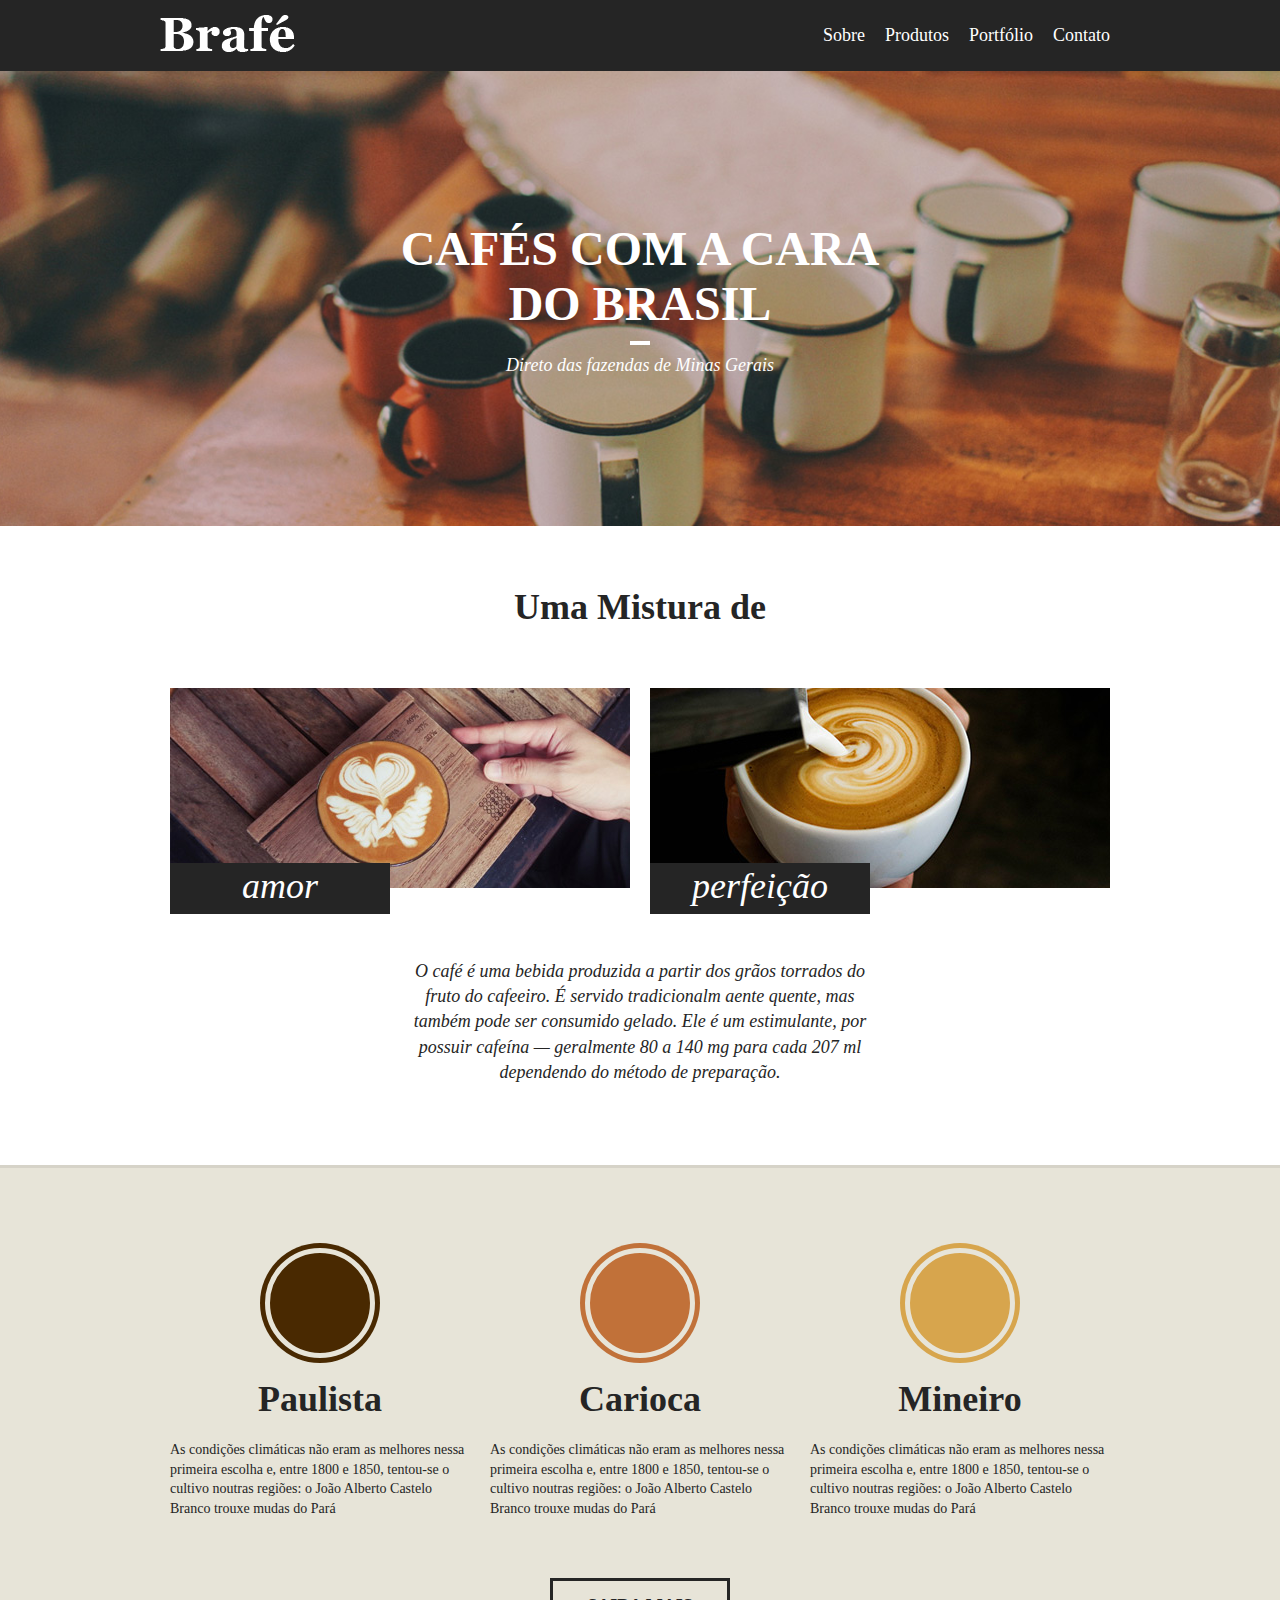
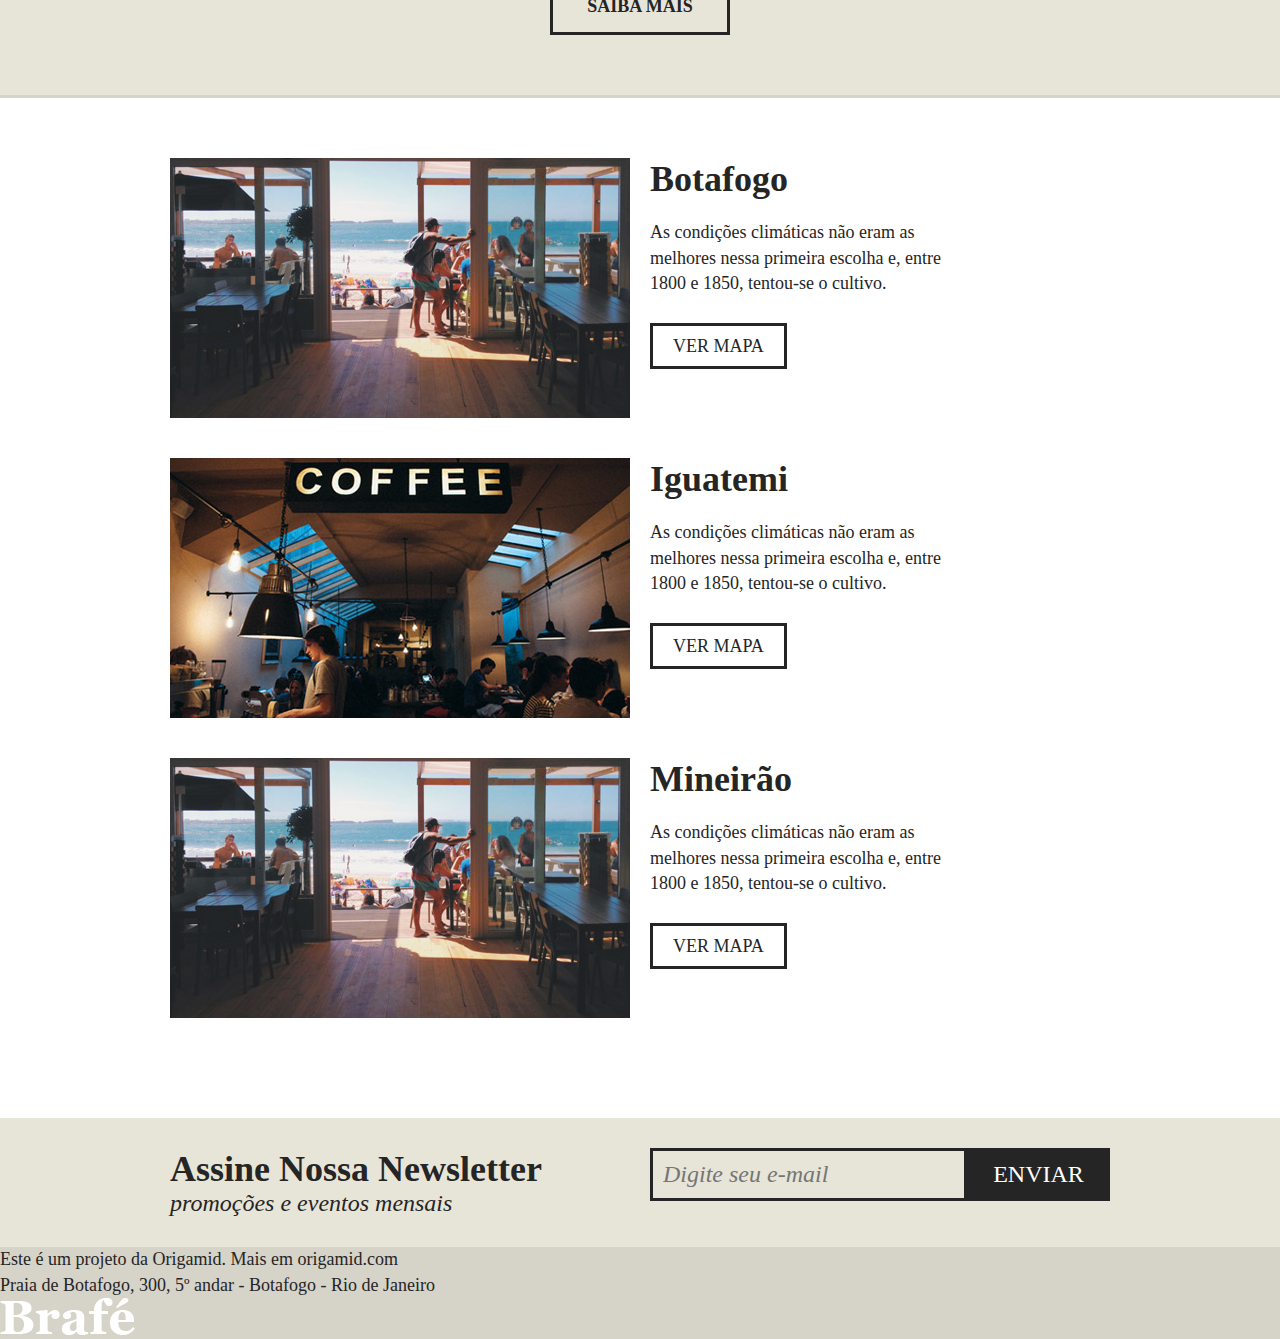
==== Flexbox/index.html @ c996d0ea "Primeiro Commit Flexbox" ====
<!DOCTYPE html>
<html>
<head>
	<title>Brafé 1</title>
	<meta charset="utf-8">
	<meta name="viewport" content="width=device-width, initial-scale=1, shrink-to-fit=no">
	<link rel="stylesheet" type="text/css" href="css/style.css">
</head>
<body>
	
	<header class="menu">
		<div class="container">
			<a class="menu-logo" href="#"><img src="img/brafe.png" alt="Brafé"></a>	
			<nav class="menu-nav">
				<ul>
					<li><a href="#">Sobre</a></li>
					<li><a href="#">Produtos</a></li>
					<li><a href="#">Portfólio</a></li>
					<li><a href="#">Contato</a></li>
				</ul>
			</nav>
		</div>
	</header>
	
	<main class="intro">
		<h1>Cafés com a cara<br>do Brasil</h1>
		<p>Direto das fazendas de Minas Gerais</p>
	</main>
	
	<section class="sobre">
		<h2>Uma Mistura de</h2>
		<div class="container">
			<div class="sobre-item">
				<img src="img/cafe-1.jpg">
				<h3>amor</h3>
			</div>
			<div class="sobre-item">
				<img src="img/cafe-2.jpg">
				<h3>perfeição</h3>
			</div>
		</div>
		<p>O café é uma bebida produzida a partir dos grãos torrados do fruto do cafeeiro. É servido tradicionalm
        aente quente, mas também pode ser consumido gelado. Ele é um estimulante, por possuir cafeína — geralmente 80 a 140 mg para cada 207 ml dependendo do método de preparação.</p>
	</section>
	
	<section class="produtos">
		<div class="container">
			<div class="produtos-item">
				<h2 class="produtos-paulista">Paulista</h2>
				<p>As condições climáticas não eram as melhores nessa primeira escolha e, entre 1800 e 1850, tentou-se o cultivo noutras regiões: o João Alberto Castelo Branco trouxe mudas do Pará</p>
			</div>
			<div class="produtos-item">
				<h2 class="produtos-carioca">Carioca</h2>
				<p>As condições climáticas não eram as melhores nessa primeira escolha e, entre 1800 e 1850, tentou-se o cultivo noutras regiões: o João Alberto Castelo Branco trouxe mudas do Pará</p>
			</div>
			<div class="produtos-item">
				<h2 class="produtos-mineiro">Mineiro</h2>
				<p>As condições climáticas não eram as melhores nessa primeira escolha e, entre 1800 e 1850, tentou-se o cultivo noutras regiões: o João Alberto Castelo Branco trouxe mudas do Pará</p>
			</div>
		</div>
		<a class="produtos-btn" href="#">Saiba Mais</a>
	</section>
	
	<section class="locais">
		<div class="locais-item container">
            <div class="locais-img">
			<img src="img/botafogo.jpg" alt="Brafé unidade Botafogo">
            </div>
			<div class="locais-info">
				<h2>Botafogo</h2>
				<p>As condições climáticas não eram as melhores nessa primeira escolha e, entre 1800 e 1850, tentou-se o cultivo.</p>
				<a href="#">Ver Mapa</a>
			</div>
		</div>
		
		<div class="locais-item container">
            <div class="locais-img">
			<img src="img/iguatemi.jpg" alt="Brafé unidade Iguatemi">
            </div>
			<div class="locais-info">
				<h2>Iguatemi</h2>
				<p>As condições climáticas não eram as melhores nessa primeira escolha e, entre 1800 e 1850, tentou-se o cultivo.</p>
				<a href="#">Ver Mapa</a>
			</div>
		</div>
		
		<div class="locais-item container">
            <div class="locais-img">
			<img src="img/botafogo.jpg" alt="Brafé unidade Mineirão">
            </div>
			<div class="locais-info">
				<h2>Mineirão</h2>
				<p>As condições climáticas não eram as melhores nessa primeira escolha e, entre 1800 e 1850, tentou-se o cultivo.</p>
				<a href="#">Ver Mapa</a>
			</div>
		</div>
	
	</section>
	
	<section class="assine">
		<div class="container">
			<div class="assine-info">
				<h2>Assine Nossa Newsletter</h2>
				<p>promoções e eventos mensais</p>
			</div>
			<form>
				<label>E-mail</label>
				<input type="text" placeholder="Digite seu e-mail">
				<button type="submit">Enviar</button>
			</form>
		</div>
	</section>
	
	<footer class="footer">
		<div>
			<p>Este é um projeto da Origamid. Mais em origamid.com<br>Praia de Botafogo, 300, 5º andar - Botafogo - Rio de Janeiro</p>
			<img src="img/brafe.png" alt="Brafé">
		</div>
	</footer>
	
</body>
</html>
---- Flexbox/css/style.css ----
/* Reset */

body, h1, h2, h3, p, ul {
	padding: 0px;
	margin: 0px;
}

body {
	font-family: Georgia, serif;
	color: #252525;
}

* {
	box-sizing: border-box;
}

.container{
    display: flex;
    max-width: 960px;
    margin: 0 auto;
}

/* Menu */

.menu {
	background: #252525;
    padding: 15px 0;
}

.menu-nav a {
	text-decoration: none;
	color: #fff;
	font-size: 1.125em;
}

.menu-nav{
    flex: 1;
    align-self: center;
}

.menu-nav ul{
    float: right;
    display: flex;
    list-style: none;
}

.menu-nav ul li a{
    padding: 10px;
}

/* Intro */

.intro {
	background: url('../img/bg-intro.jpg') no-repeat center center;
	background-size: cover;
	color: #fff;
    padding: 150px 0;
    text-align: center;
}

.intro h1 {
	text-transform: uppercase;
	font-size: 3em;
}

.intro h1::after {
	content: '';
	display: block;
	width: 20px;
	height: 4px;
	background: #fff;
    margin: 10px auto;
}

.intro p {
	font-style: italic;
	font-size: 1.125em;
}

/* Sobre */

.sobre{
    padding: 60px 0;
}

.sobre h2 {
	font-size: 2.25em;
    text-align: center;
    margin-bottom: 60px;
}

.sobre-item{
    flex: 1;
    margin: 0 10px;
}

.sobre-item img{
    display: block;
    max-width: 100%;
}

.sobre-item h3 {
	font-size: 2.25em;
	line-height: 1em;
	background: #252525;
	color: #fff;
	font-style: italic;
	font-weight: normal;
	text-align: center;
	position: relative;
    width: 220px;
    padding: 5px 0 10px 0;
    top: -25px;
}

.sobre > p {
	font-size: 1.125em;
	line-height: 1.4em;
	font-style: italic;
    margin: 20px auto;
    max-width: 460px;
    text-align: center;
}

/* Produtos */

.produtos {
	background: #e7e4d8;
	border-top: 3px solid #d6d3c8;
	border-bottom: 3px solid #d6d3c8;
    padding: 60px 0;
}

.produtos-item{
    flex: 1;
    margin: 0 10px 40px 10px;;
}

.produtos-item h2 {
	font-size: 2.25em;
    text-align: center;
    margin-bottom: 20px;
}

.produtos-item h2::before {
	content: '';
	display: block;
	width: 100px;
	height: 100px;
	background: currentColor;
	border-radius: 50%;
	border: 5px solid #e7e4d8;
	box-shadow: 0 0 0 5px currentColor;
    margin: 20px auto;
}

h2.produtos-paulista::before {
	color: #492901;
}

h2.produtos-carioca::before {
	color: #c17139;
}

h2.produtos-mineiro::before {
	color: #d7a54d;
}

.produtos-item p {
	font-size: 0.875em;
	line-height: 1.4em;
}

.produtos-btn {
	border: 3px solid #252525;
	color: #252525;
	text-decoration: none;
	text-align: center;
	font-size: 1.125em;
	font-weight: bold;
	text-transform: uppercase;
    display: block;
    width: 180px;
    padding: 15px 0;
    margin: 20px auto 0 auto;;
}

/* Locais */

.locais{
    padding: 60px 0;
}

.locais-item{
    margin-bottom: 40px;
}

.locais img, .locais-info{
    flex: 1;
    margin: 0 10px;
}

.locais-img img{
    display: block;
    max-width: 100%;
}

.locais-item h2 {
	font-size: 2.25em;
    margin-bottom: 20px;
}

.locais-item p {
	font-size: 1.125em;
	line-height: 1.4em;
    max-width: 320px;
    margin-bottom: 40px;
}

.locais-item a {
	font-size: 1.125em;
	text-transform: uppercase;
	text-decoration: none;
	border: 3px solid;
	color: #252525;
    padding: 10px 20px;
}

/* Assine */

.assine {
	background: #e7e4d8;
    padding: 30px 0;
}

.assine-info{
    flex: 1;
    margin: 0 10px;
}

.assine-info h2 {
	font-size: 2.25em;
}

.assine-info p {
	font-size: 1.5em;
	font-style: italic;
}

.assine form{
    flex: 1;
    margin: 0 10px;
    display: flex;
    flex-wrap: wrap;
    align-content: flex-start;
}

.assine form label {
	display: none;
}

.assine input {
    flex: 1;
    align-self: flex-start;
    padding: 10px;
	border: 3px solid #252525;
	background: none;
	font-size: 1.5em;
	font-style: italic;
	font-family: Georgia, serif;
}

.assine button {
    flex: 1;
    padding: 13px;
    align-self: flex-start;
	background: #252525;
	border: none;
	font-family: Georgia, serif;
	text-transform: uppercase;
	font-size: 1.5em;
	color: #fff;
	cursor: pointer;
}

/*Footer*/

.footer {
	background: #d6d3c8;
}

.footer p {
	font-size: 1.125em;
	line-height: 1.4em;
}
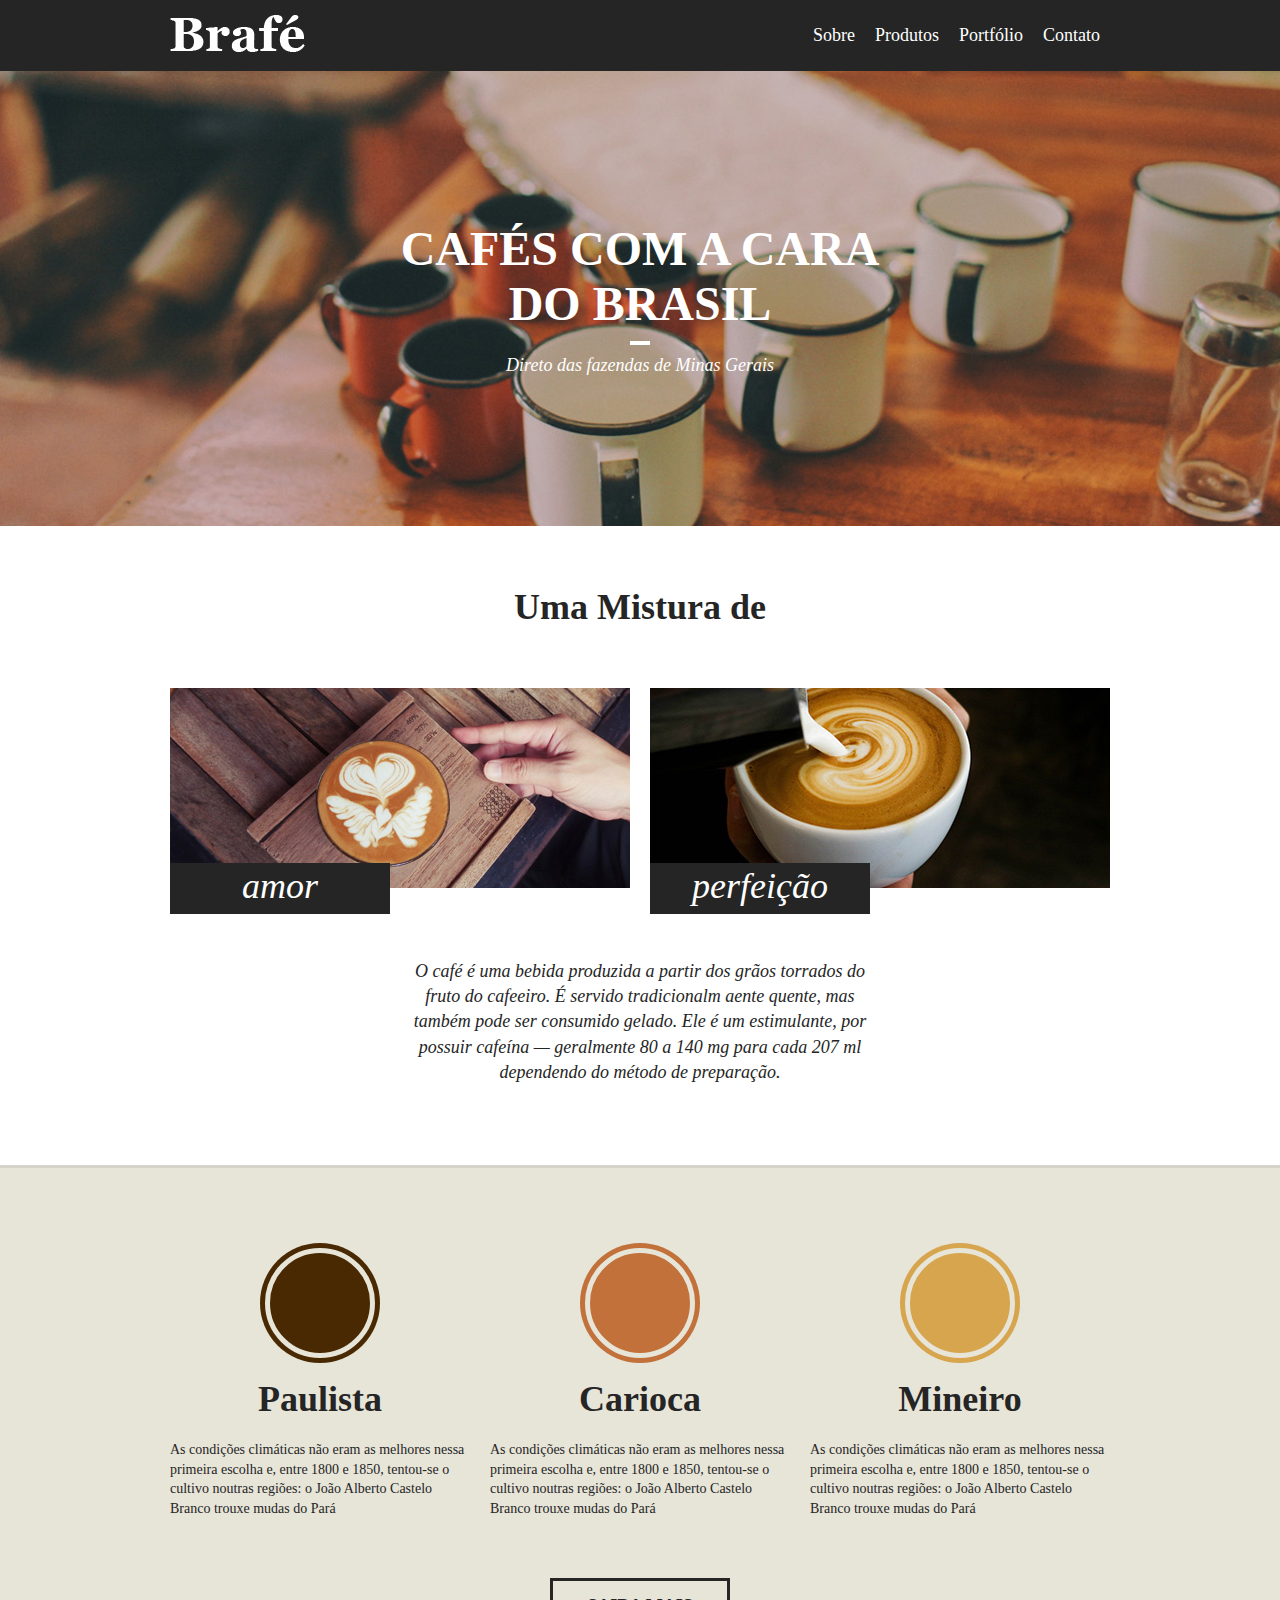
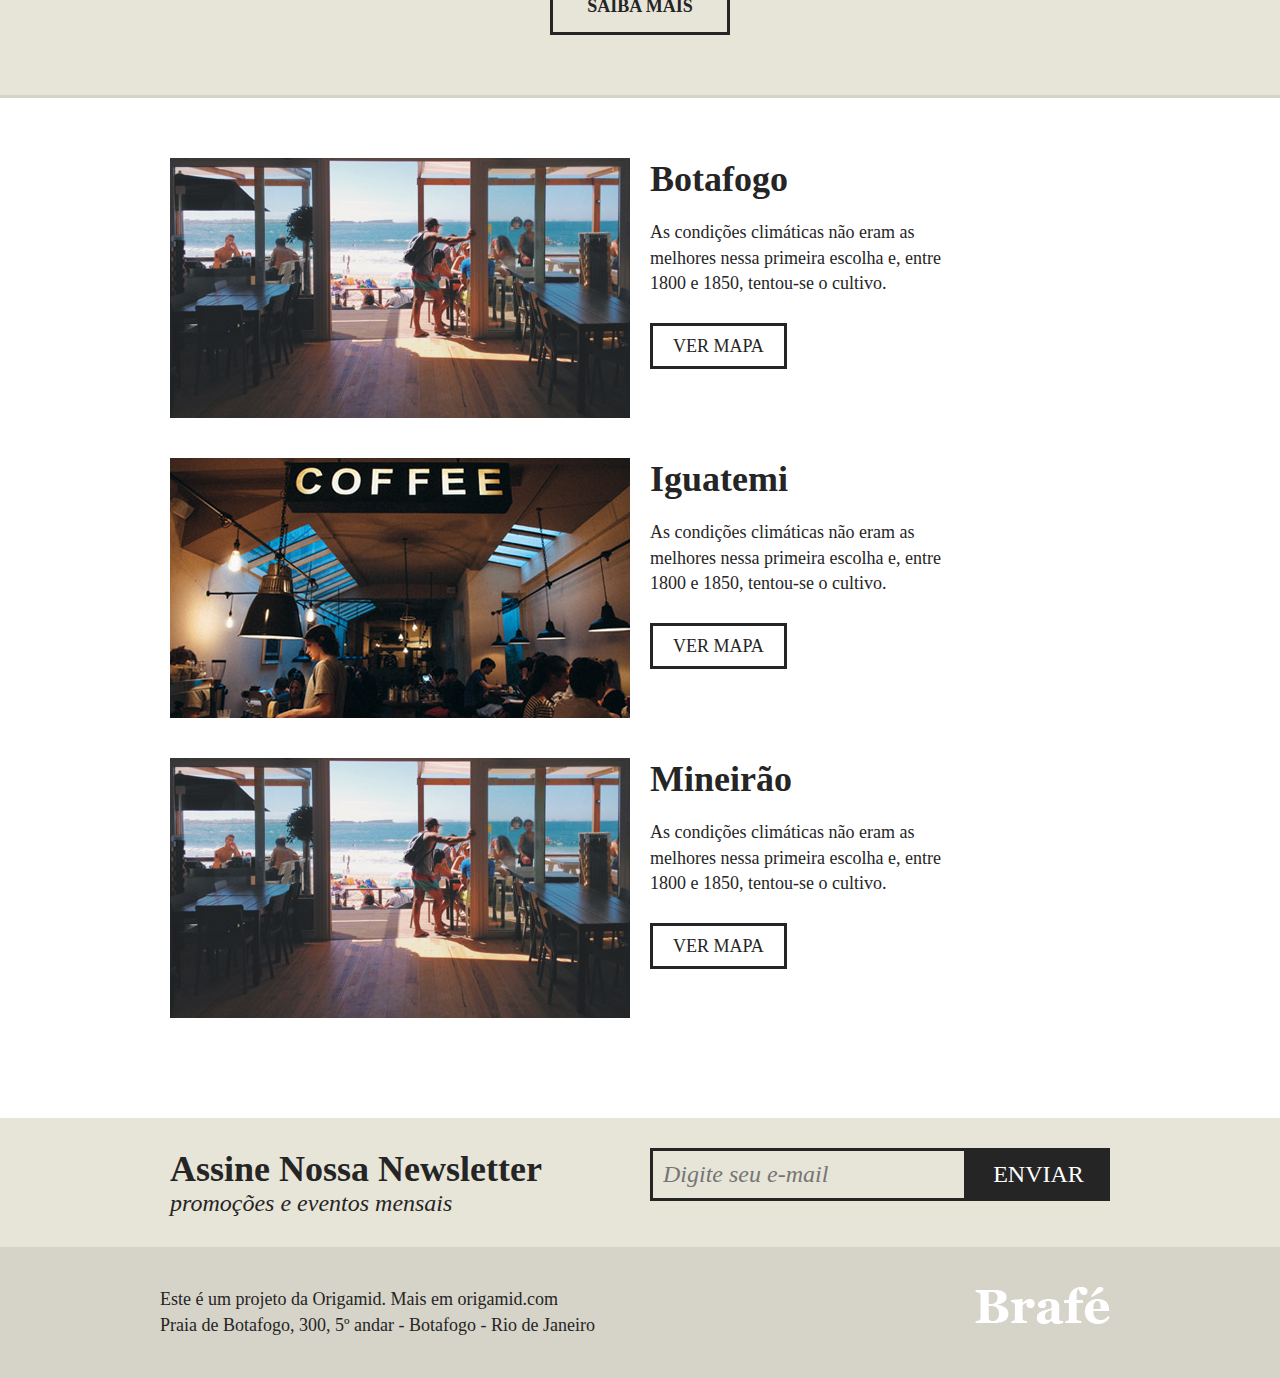
==== commit 374366e8: "Responsibilidade Flexbox" ====
--- a/Flexbox/index.html
+++ b/Flexbox/index.html
@@ -112,9 +112,11 @@
 	</section>
 	
 	<footer class="footer">
-		<div>
+		<div class="container">
 			<p>Este é um projeto da Origamid. Mais em origamid.com<br>Praia de Botafogo, 300, 5º andar - Botafogo - Rio de Janeiro</p>
+            <div class="footer-img">
 			<img src="img/brafe.png" alt="Brafé">
+            </div>
 		</div>
 	</footer>
 	
--- a/Flexbox/css/style.css
+++ b/Flexbox/css/style.css
@@ -20,6 +20,13 @@
     margin: 0 auto;
 }
 
+@media (max-width: 739px){
+    .container{
+        flex-direction: column;
+        max-width: 300px;
+    }
+}
+
 /* Menu */
 
 .menu {
@@ -33,8 +40,13 @@
 	font-size: 1.125em;
 }
 
+.menu-logo{
+    margin: 0 10px;
+}
+
 .menu-nav{
     flex: 1;
+    margin: 0 10px;
     align-self: center;
 }
 
@@ -46,6 +58,20 @@
 
 .menu-nav ul li a{
     padding: 10px;
+}
+
+@media (max-width: 739px){
+    .menu-nav{
+        margin: 0px;
+    }
+    
+    .menu-logo{
+        margin: 0px;
+    }
+    
+    .menu-nav ul li a{
+        padding-left: 0px;
+    }
 }
 
 /* Intro */
@@ -77,6 +103,12 @@
 	font-size: 1.125em;
 }
 
+@media (max-width: 739px){
+    .intro{
+        padding: 60px 0;
+    }
+}
+
 /* Sobre */
 
 .sobre{
@@ -120,6 +152,13 @@
     margin: 20px auto;
     max-width: 460px;
     text-align: center;
+}
+
+@media (max-width: 739px){
+    .sobre-item{
+        margin-left: 0px;
+        margin-right: 0px;
+    }
 }
 
 /* Produtos */
@@ -185,6 +224,13 @@
     margin: 20px auto 0 auto;;
 }
 
+@media (max-width: 739px){
+    .produtos-item{
+        margin-left: 0px;
+        margin-right: 0px;
+    }
+}
+
 /* Locais */
 
 .locais{
@@ -224,6 +270,13 @@
 	border: 3px solid;
 	color: #252525;
     padding: 10px 20px;
+}
+
+@media (max-width: 739px){
+    .locais-img, .locais-info{
+        margin-left: 0px; 
+        margin-right: 0px;
+    }
 }
 
 /* Assine */
@@ -283,13 +336,38 @@
 	cursor: pointer;
 }
 
+@media (max-width: 739px){
+    .assine-info{
+        margin: 0 0 20px 0;
+    }
+    
+    .assine-form{
+        margin: 0px;  
+    }
+}
+
 /*Footer*/
 
 .footer {
 	background: #d6d3c8;
+    padding: 40px 0;
 }
 
 .footer p {
 	font-size: 1.125em;
 	line-height: 1.4em;
-}+    flex: 1;
+}
+
+.footer-img{
+    margin: 0 10px;
+}
+
+@media (max-width: 739px){
+    .footer-img, .footer p{
+        margin: 10px 0;
+    }
+}
+
+
+
